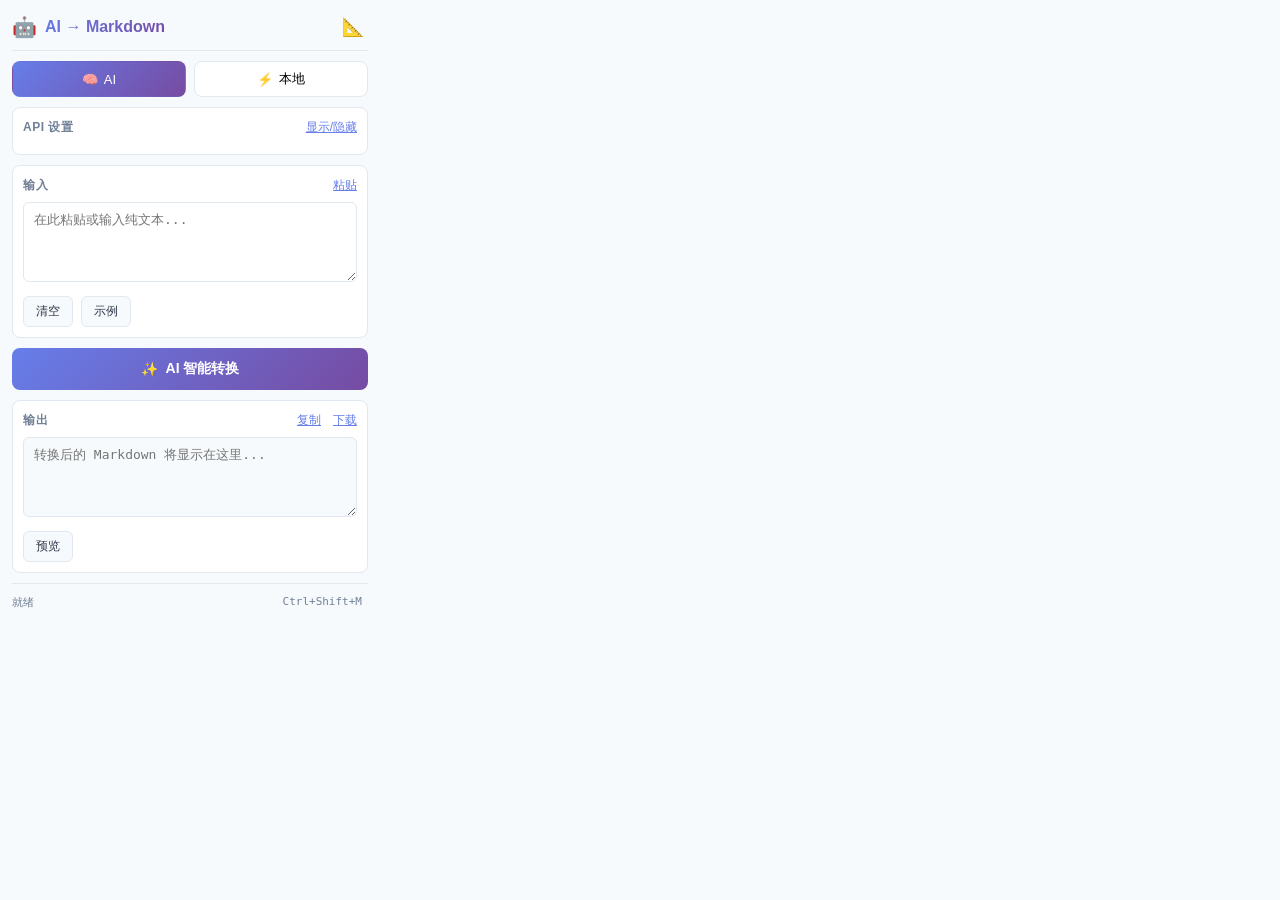
==== plaintext-to-markdown-chrome/popup.html @ f2524b76 "Add files via upload" ====
<!DOCTYPE html>
<html lang="zh-CN">
<head>
    <meta charset="UTF-8">
    <meta name="viewport" content="width=device-width, initial-scale=1.0">
    <title>AI Text to Markdown</title>
    <link rel="stylesheet" href="popup.css">
</head>
<body>
    <div class="container">
        <!-- Header -->
        <header class="header">
            <div class="logo">
                <span class="logo-icon">🤖</span>
                <span class="logo-text">AI → Markdown</span>
            </div>
            <button id="open-sidepanel" class="icon-btn" title="在侧边栏打开">
                <span>📐</span>
            </button>
        </header>

        <!-- Mode Switch -->
        <div class="mode-switch">
            <button class="mode-btn active" data-mode="ai">
                <span>🧠</span> AI
            </button>
            <button class="mode-btn" data-mode="local">
                <span>⚡</span> 本地
            </button>
        </div>

        <!-- API Settings (AI mode only) -->
        <div id="api-settings" class="section">
            <div class="section-header">
                <span>API 设置</span>
                <button id="toggle-api" class="link-btn">显示/隐藏</button>
            </div>
            <div id="api-panel" class="api-panel hidden">
                <input type="password" id="api-key" placeholder="DashScope API Key" class="input">
                <select id="ai-model" class="select">
                    <option value="qwen-turbo">Turbo (快速)</option>
                    <option value="qwen-plus" selected>Plus (平衡)</option>
                    <option value="qwen-max">Max (最强)</option>
                </select>
                <button id="test-api" class="btn-small">测试连接</button>
            </div>
        </div>

        <!-- Input Area -->
        <div class="section">
            <div class="section-header">
                <span>输入</span>
                <button id="paste-btn" class="link-btn">粘贴</button>
            </div>
            <textarea id="input-text" placeholder="在此粘贴或输入纯文本..." class="textarea"></textarea>
            <div class="toolbar">
                <button id="clear-btn" class="btn-small secondary">清空</button>
                <button id="sample-btn" class="btn-small secondary">示例</button>
            </div>
        </div>

        <!-- Convert Button -->
        <button id="convert-btn" class="btn-primary">
            <span class="btn-icon">✨</span>
            <span id="btn-text">AI 智能转换</span>
        </button>

        <!-- Loading Indicator -->
        <div id="loading" class="loading hidden">
            <div class="spinner"></div>
            <span>AI 正在分析...</span>
        </div>

        <!-- Output Area -->
        <div class="section">
            <div class="section-header">
                <span>输出</span>
                <div class="output-actions">
                    <button id="copy-btn" class="link-btn">复制</button>
                    <button id="download-btn" class="link-btn">下载</button>
                </div>
            </div>
            <textarea id="output-text" placeholder="转换后的 Markdown 将显示在这里..." class="textarea output" readonly></textarea>
            <div id="output-preview" class="preview hidden"></div>
            <div class="toolbar">
                <button id="preview-toggle" class="btn-small secondary">预览</button>
            </div>
        </div>

        <!-- Footer -->
        <footer class="footer">
            <span id="status-text">就绪</span>
            <span class="shortcuts">Ctrl+Shift+M</span>
        </footer>
    </div>

    <script src="popup.js"></script>
</body>
</html>
---- plaintext-to-markdown-chrome/popup.css ----
* {
    margin: 0;
    padding: 0;
    box-sizing: border-box;
}

:root {
    --primary: #667eea;
    --primary-dark: #5a67d8;
    --secondary: #764ba2;
    --bg: #f7fafc;
    --surface: #ffffff;
    --text: #2d3748;
    --text-secondary: #718096;
    --border: #e2e8f0;
    --success: #48bb78;
    --error: #f56565;
    --warning: #ed8936;
}

body {
    font-family: -apple-system, BlinkMacSystemFont, 'Segoe UI', Roboto, 'Helvetica Neue', Arial, sans-serif;
    font-size: 14px;
    line-height: 1.5;
    color: var(--text);
    background: var(--bg);
}

.container {
    width: 380px;
    min-height: 500px;
    max-height: 600px;
    display: flex;
    flex-direction: column;
    padding: 12px;
    gap: 10px;
}

/* Header */
.header {
    display: flex;
    align-items: center;
    justify-content: space-between;
    padding-bottom: 8px;
    border-bottom: 1px solid var(--border);
}

.logo {
    display: flex;
    align-items: center;
    gap: 8px;
}

.logo-icon {
    font-size: 20px;
}

.logo-text {
    font-size: 16px;
    font-weight: 600;
    background: linear-gradient(135deg, var(--primary), var(--secondary));
    -webkit-background-clip: text;
    -webkit-text-fill-color: transparent;
}

.icon-btn {
    background: none;
    border: none;
    cursor: pointer;
    font-size: 18px;
    padding: 4px;
    border-radius: 6px;
    transition: background 0.2s;
}

.icon-btn:hover {
    background: var(--bg);
}

/* Mode Switch */
.mode-switch {
    display: flex;
    gap: 8px;
}

.mode-btn {
    flex: 1;
    padding: 8px 12px;
    border: 1px solid var(--border);
    background: var(--surface);
    border-radius: 8px;
    cursor: pointer;
    font-size: 13px;
    display: flex;
    align-items: center;
    justify-content: center;
    gap: 6px;
    transition: all 0.2s;
}

.mode-btn:hover {
    border-color: var(--primary);
}

.mode-btn.active {
    background: linear-gradient(135deg, var(--primary), var(--secondary));
    color: white;
    border-color: transparent;
}

/* Sections */
.section {
    background: var(--surface);
    border-radius: 8px;
    padding: 10px;
    border: 1px solid var(--border);
}

.section-header {
    display: flex;
    align-items: center;
    justify-content: space-between;
    margin-bottom: 8px;
    font-size: 12px;
    font-weight: 600;
    color: var(--text-secondary);
    text-transform: uppercase;
    letter-spacing: 0.5px;
}

/* API Panel */
.api-panel {
    display: flex;
    flex-direction: column;
    gap: 8px;
}

.api-panel.hidden {
    display: none;
}

/* Inputs */
.input, .select, .textarea {
    width: 100%;
    padding: 8px 10px;
    border: 1px solid var(--border);
    border-radius: 6px;
    font-size: 13px;
    font-family: inherit;
    transition: border-color 0.2s;
}

.input:focus, .select:focus, .textarea:focus {
    outline: none;
    border-color: var(--primary);
}

.textarea {
    min-height: 80px;
    resize: vertical;
    font-family: 'Consolas', 'Monaco', monospace;
}

.textarea.output {
    background: var(--bg);
}

.select {
    cursor: pointer;
}

/* Buttons */
.btn-primary {
    width: 100%;
    padding: 12px;
    background: linear-gradient(135deg, var(--primary), var(--secondary));
    color: white;
    border: none;
    border-radius: 8px;
    font-size: 14px;
    font-weight: 600;
    cursor: pointer;
    display: flex;
    align-items: center;
    justify-content: center;
    gap: 8px;
    transition: transform 0.2s, box-shadow 0.2s;
}

.btn-primary:hover {
    transform: translateY(-1px);
    box-shadow: 0 4px 12px rgba(102, 126, 234, 0.4);
}

.btn-primary:active {
    transform: translateY(0);
}

.btn-primary:disabled {
    opacity: 0.6;
    cursor: not-allowed;
    transform: none;
}

.btn-small {
    padding: 6px 12px;
    background: var(--primary);
    color: white;
    border: none;
    border-radius: 6px;
    font-size: 12px;
    cursor: pointer;
    transition: background 0.2s;
}

.btn-small:hover {
    background: var(--primary-dark);
}

.btn-small.secondary {
    background: var(--bg);
    color: var(--text);
    border: 1px solid var(--border);
}

.btn-small.secondary:hover {
    background: var(--border);
}

.link-btn {
    background: none;
    border: none;
    color: var(--primary);
    font-size: 12px;
    cursor: pointer;
    text-decoration: underline;
}

.link-btn:hover {
    color: var(--primary-dark);
}

/* Toolbar */
.toolbar {
    display: flex;
    gap: 8px;
    margin-top: 8px;
}

.output-actions {
    display: flex;
    gap: 12px;
}

/* Loading */
.loading {
    display: flex;
    align-items: center;
    justify-content: center;
    gap: 10px;
    padding: 12px;
    background: var(--bg);
    border-radius: 8px;
    font-size: 13px;
    color: var(--text-secondary);
}

.loading.hidden {
    display: none;
}

.spinner {
    width: 16px;
    height: 16px;
    border: 2px solid var(--border);
    border-top-color: var(--primary);
    border-radius: 50%;
    animation: spin 1s linear infinite;
}

@keyframes spin {
    to { transform: rotate(360deg); }
}

/* Preview */
.preview {
    min-height: 80px;
    max-height: 150px;
    overflow-y: auto;
    padding: 10px;
    background: var(--surface);
    border: 1px solid var(--border);
    border-radius: 6px;
    font-size: 13px;
}

.preview.hidden {
    display: none;
}

.preview h1, .preview h2, .preview h3 {
    margin: 8px 0;
    line-height: 1.3;
}

.preview h1 { font-size: 18px; border-bottom: 2px solid var(--border); padding-bottom: 4px; }
.preview h2 { font-size: 16px; border-bottom: 1px solid var(--border); padding-bottom: 4px; }
.preview h3 { font-size: 14px; }

.preview p { margin: 8px 0; }
.preview ul, .preview ol { margin: 8px 0; padding-left: 20px; }
.preview li { margin: 4px 0; }
.preview code { background: var(--bg); padding: 2px 4px; border-radius: 3px; font-family: monospace; }
.preview pre { background: #1a202c; color: #e2e8f0; padding: 10px; border-radius: 6px; overflow-x: auto; }
.preview pre code { background: none; }
.preview a { color: var(--primary); }
.preview table { width: 100%; border-collapse: collapse; margin: 8px 0; }
.preview th, .preview td { border: 1px solid var(--border); padding: 6px; text-align: left; }
.preview th { background: var(--bg); }

/* Footer */
.footer {
    display: flex;
    align-items: center;
    justify-content: space-between;
    padding-top: 8px;
    border-top: 1px solid var(--border);
    font-size: 11px;
    color: var(--text-secondary);
}

.shortcuts {
    font-family: monospace;
    background: var(--bg);
    padding: 2px 6px;
    border-radius: 4px;
}

/* Scrollbar */
::-webkit-scrollbar {
    width: 6px;
    height: 6px;
}

::-webkit-scrollbar-track {
    background: transparent;
}

::-webkit-scrollbar-thumb {
    background: var(--border);
    border-radius: 3px;
}

::-webkit-scrollbar-thumb:hover {
    background: var(--text-secondary);
}

/* Utility */
.hidden {
    display: none !important;
}
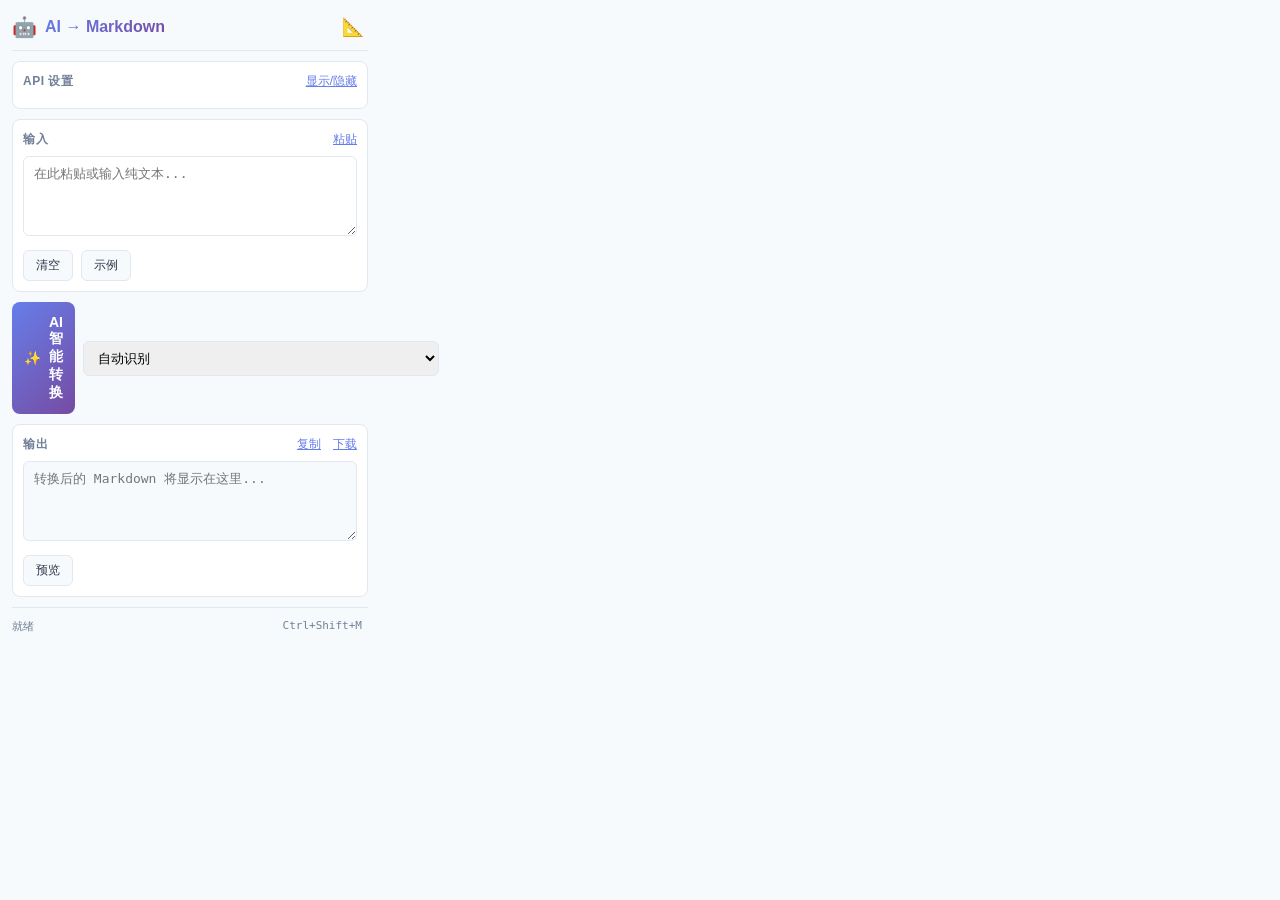
==== commit 919145ad: "@ Flatten repo: promote classifier chrome version, remove duplicate folder - Replace root plaintext-" ====
--- a/plaintext-to-markdown-chrome/popup.html
+++ b/plaintext-to-markdown-chrome/popup.html
@@ -1,99 +1,115 @@
-<!DOCTYPE html>
-<html lang="zh-CN">
-<head>
-    <meta charset="UTF-8">
-    <meta name="viewport" content="width=device-width, initial-scale=1.0">
-    <title>AI Text to Markdown</title>
-    <link rel="stylesheet" href="popup.css">
-</head>
-<body>
-    <div class="container">
-        <!-- Header -->
-        <header class="header">
-            <div class="logo">
-                <span class="logo-icon">🤖</span>
-                <span class="logo-text">AI → Markdown</span>
-            </div>
-            <button id="open-sidepanel" class="icon-btn" title="在侧边栏打开">
-                <span>📐</span>
-            </button>
-        </header>
-
-        <!-- Mode Switch -->
-        <div class="mode-switch">
-            <button class="mode-btn active" data-mode="ai">
-                <span>🧠</span> AI
-            </button>
-            <button class="mode-btn" data-mode="local">
-                <span>⚡</span> 本地
-            </button>
-        </div>
-
-        <!-- API Settings (AI mode only) -->
-        <div id="api-settings" class="section">
-            <div class="section-header">
-                <span>API 设置</span>
-                <button id="toggle-api" class="link-btn">显示/隐藏</button>
-            </div>
-            <div id="api-panel" class="api-panel hidden">
-                <input type="password" id="api-key" placeholder="DashScope API Key" class="input">
-                <select id="ai-model" class="select">
-                    <option value="qwen-turbo">Turbo (快速)</option>
-                    <option value="qwen-plus" selected>Plus (平衡)</option>
-                    <option value="qwen-max">Max (最强)</option>
-                </select>
-                <button id="test-api" class="btn-small">测试连接</button>
-            </div>
-        </div>
-
-        <!-- Input Area -->
-        <div class="section">
-            <div class="section-header">
-                <span>输入</span>
-                <button id="paste-btn" class="link-btn">粘贴</button>
-            </div>
-            <textarea id="input-text" placeholder="在此粘贴或输入纯文本..." class="textarea"></textarea>
-            <div class="toolbar">
-                <button id="clear-btn" class="btn-small secondary">清空</button>
-                <button id="sample-btn" class="btn-small secondary">示例</button>
-            </div>
-        </div>
-
-        <!-- Convert Button -->
-        <button id="convert-btn" class="btn-primary">
-            <span class="btn-icon">✨</span>
-            <span id="btn-text">AI 智能转换</span>
-        </button>
-
-        <!-- Loading Indicator -->
-        <div id="loading" class="loading hidden">
-            <div class="spinner"></div>
-            <span>AI 正在分析...</span>
-        </div>
-
-        <!-- Output Area -->
-        <div class="section">
-            <div class="section-header">
-                <span>输出</span>
-                <div class="output-actions">
-                    <button id="copy-btn" class="link-btn">复制</button>
-                    <button id="download-btn" class="link-btn">下载</button>
-                </div>
-            </div>
-            <textarea id="output-text" placeholder="转换后的 Markdown 将显示在这里..." class="textarea output" readonly></textarea>
-            <div id="output-preview" class="preview hidden"></div>
-            <div class="toolbar">
-                <button id="preview-toggle" class="btn-small secondary">预览</button>
-            </div>
-        </div>
-
-        <!-- Footer -->
-        <footer class="footer">
-            <span id="status-text">就绪</span>
-            <span class="shortcuts">Ctrl+Shift+M</span>
-        </footer>
-    </div>
-
-    <script src="popup.js"></script>
-</body>
-</html>
+<!DOCTYPE html>
+<html lang="zh-CN">
+<head>
+    <meta charset="UTF-8">
+    <meta name="viewport" content="width=device-width, initial-scale=1.0">
+    <title>AI Text to Markdown</title>
+    <link rel="stylesheet" href="popup.css">
+</head>
+<body>
+    <div class="container">
+        <!-- Header -->
+        <header class="header">
+            <div class="logo">
+                <span class="logo-icon">🤖</span>
+                <span class="logo-text">AI → Markdown</span>
+            </div>
+            <button id="open-sidepanel" class="icon-btn" title="在侧边栏打开">
+                <span>📐</span>
+            </button>
+        </header>
+
+        <!-- API Settings -->
+        <div class="section">
+            <div class="section-header">
+                <span>API 设置</span>
+                <button id="toggle-api" class="link-btn">显示/隐藏</button>
+            </div>
+            <div id="api-panel" class="api-panel hidden">
+                <input type="password" id="api-key" placeholder="DashScope API Key" class="input">
+                <div class="setting-row">
+                    <select id="ai-model" class="select">
+                        <option value="qwen-turbo">Turbo (快速)</option>
+                        <option value="qwen-plus" selected>Plus (平衡)</option>
+                        <option value="qwen-max">Max (最强)</option>
+                    </select>
+                    <select id="heading-level" class="select">
+                        <option value="1"># H1</option>
+                        <option value="2">## H2</option>
+                        <option value="3">### H3</option>
+                        <option value="4">#### H4</option>
+                    </select>
+                </div>
+                <p class="help-text">标题起始级别：输出的最高级标题</p>
+                <button id="test-api" class="btn-small">测试连接</button>
+                <div class="style-template-header">
+                    <label class="template-label">风格模板</label>
+                    <span id="style-template-counter" class="char-counter">0 / 800</span>
+                </div>
+                <textarea id="style-template" class="textarea style-template-area"
+                    placeholder="粘贴喜欢的 Markdown 样例，AI 会模仿其格式风格..."></textarea>
+                <button id="clear-style-template" class="btn-small secondary" style="align-self:flex-end">清除</button>
+            </div>
+        </div>
+
+        <!-- Input Area -->
+        <div class="section">
+            <div class="section-header">
+                <span>输入</span>
+                <button id="paste-btn" class="link-btn">粘贴</button>
+            </div>
+            <textarea id="input-text" placeholder="在此粘贴或输入纯文本..." class="textarea"></textarea>
+            <div class="toolbar">
+                <button id="clear-btn" class="btn-small secondary">清空</button>
+                <button id="sample-btn" class="btn-small secondary">示例</button>
+            </div>
+        </div>
+
+        <!-- Convert Button -->
+        <div class="convert-row">
+            <button id="convert-btn" class="btn-primary">
+                <span class="btn-icon">✨</span>
+                <span id="btn-text">AI 智能转换</span>
+            </button>
+            <select id="doc-type-override" class="select doc-type-select" title="文档类型">
+                <option value="auto">自动识别</option>
+                <option value="technical_doc">技术文档</option>
+                <option value="meeting_notes">会议记录</option>
+                <option value="code_snippet">代码片段</option>
+                <option value="data_report">数据报告</option>
+                <option value="general_prose">通用文本</option>
+            </select>
+        </div>
+
+        <!-- Loading Indicator -->
+        <div id="loading" class="loading hidden">
+            <div class="spinner"></div>
+            <span>AI 正在分析...</span>
+        </div>
+
+        <!-- Output Area -->
+        <div class="section">
+            <div class="section-header">
+                <span>输出</span>
+                <div class="output-actions">
+                    <button id="copy-btn" class="link-btn">复制</button>
+                    <button id="download-btn" class="link-btn">下载</button>
+                </div>
+            </div>
+            <textarea id="output-text" placeholder="转换后的 Markdown 将显示在这里..." class="textarea output" readonly></textarea>
+            <div id="output-preview" class="preview hidden"></div>
+            <div class="toolbar">
+                <button id="preview-toggle" class="btn-small secondary">预览</button>
+            </div>
+        </div>
+
+        <!-- Footer -->
+        <footer class="footer">
+            <span id="status-text">就绪</span>
+            <span class="shortcuts">Ctrl+Shift+M</span>
+        </footer>
+    </div>
+
+    <script src="popup.js"></script>
+</body>
+</html>
--- a/plaintext-to-markdown-chrome/popup.css
+++ b/plaintext-to-markdown-chrome/popup.css
@@ -77,37 +77,6 @@
     background: var(--bg);
 }
 
-/* Mode Switch */
-.mode-switch {
-    display: flex;
-    gap: 8px;
-}
-
-.mode-btn {
-    flex: 1;
-    padding: 8px 12px;
-    border: 1px solid var(--border);
-    background: var(--surface);
-    border-radius: 8px;
-    cursor: pointer;
-    font-size: 13px;
-    display: flex;
-    align-items: center;
-    justify-content: center;
-    gap: 6px;
-    transition: all 0.2s;
-}
-
-.mode-btn:hover {
-    border-color: var(--primary);
-}
-
-.mode-btn.active {
-    background: linear-gradient(135deg, var(--primary), var(--secondary));
-    color: white;
-    border-color: transparent;
-}
-
 /* Sections */
 .section {
     background: var(--surface);
@@ -133,6 +102,67 @@
     display: flex;
     flex-direction: column;
     gap: 8px;
+}
+
+.style-template-header {
+    display: flex;
+    align-items: center;
+    justify-content: space-between;
+    margin-top: 4px;
+}
+
+.template-label {
+    font-size: 11px;
+    font-weight: 600;
+    color: var(--text-secondary);
+    text-transform: uppercase;
+    letter-spacing: 0.5px;
+}
+
+.char-counter {
+    font-size: 11px;
+    color: var(--text-secondary);
+}
+
+.char-counter.over-limit {
+    color: var(--error);
+    font-weight: 600;
+}
+
+.style-template-area {
+    min-height: 60px;
+    max-height: 100px;
+    font-size: 12px;
+    resize: vertical;
+}
+
+.setting-row {
+    display: grid;
+    grid-template-columns: 1fr 1fr;
+    gap: 8px;
+}
+
+.convert-row {
+    display: flex;
+    align-items: center;
+    gap: 8px;
+}
+
+.convert-row .btn-primary {
+    flex: 1;
+}
+
+.doc-type-select {
+    width: 100px;
+    padding: 8px 6px;
+    font-size: 12px;
+    flex-shrink: 0;
+}
+
+.help-text {
+    font-size: 11px;
+    color: var(--text-secondary);
+    margin-top: -2px;
 }
 
 .api-panel.hidden {
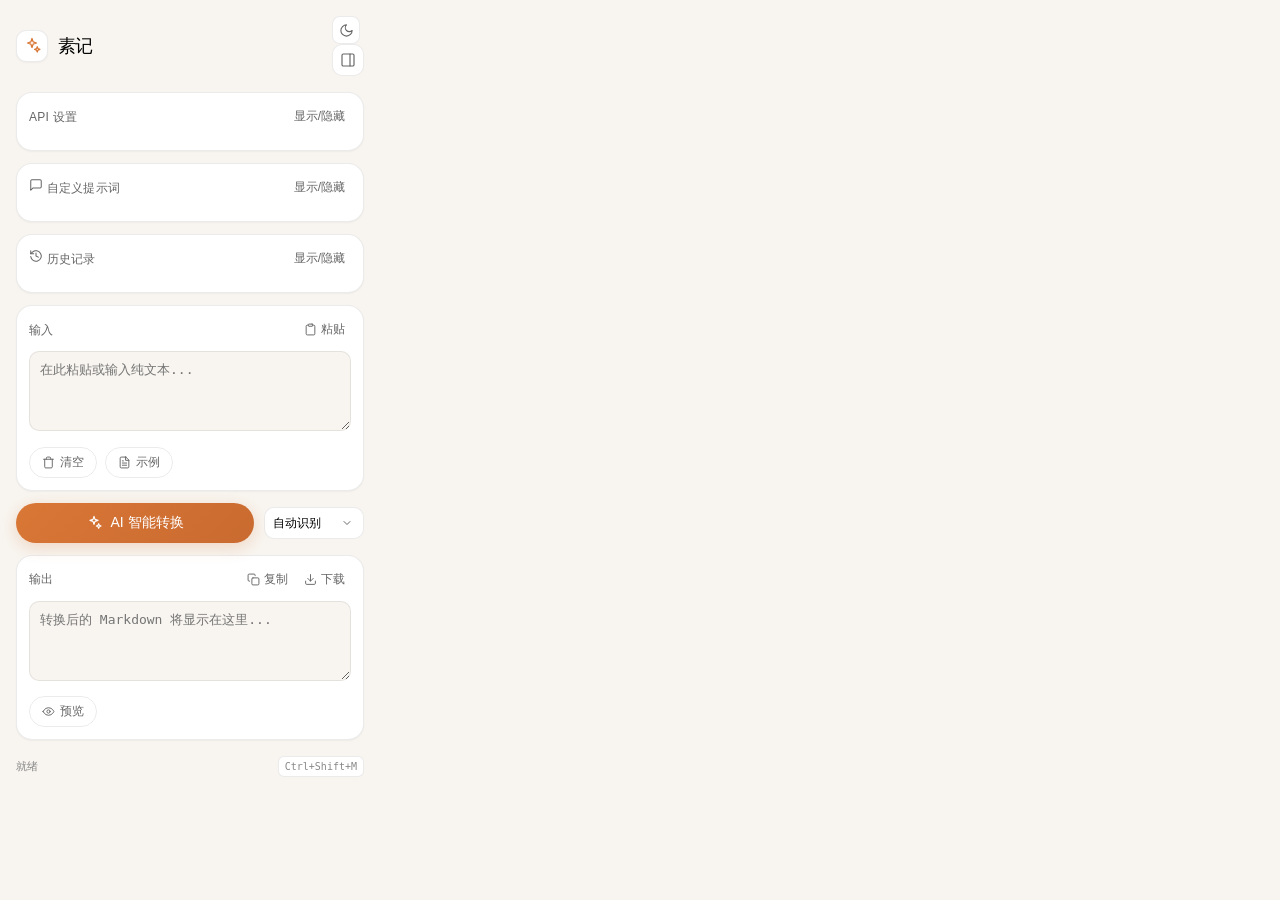
==== commit dc1b547c: "feat(chrome): more providers, shared utils, history, theme, drafts; fix xss/settings bugs - Add Groq" ====
--- a/plaintext-to-markdown-chrome/popup.html
+++ b/plaintext-to-markdown-chrome/popup.html
@@ -3,20 +3,92 @@
 <head>
     <meta charset="UTF-8">
     <meta name="viewport" content="width=device-width, initial-scale=1.0">
-    <title>AI Text to Markdown</title>
+    <title>素记</title>
     <link rel="stylesheet" href="popup.css">
 </head>
 <body>
+    <!-- Icon sprite -->
+    <svg width="0" height="0" style="position:absolute;" aria-hidden="true">
+        <defs>
+            <symbol id="icon-sparkle" viewBox="0 0 24 24" fill="none" stroke="currentColor" stroke-width="1.75" stroke-linecap="round" stroke-linejoin="round">
+                <path d="M12 2l1.5 4.5L18 8l-4.5 1.5L12 14l-1.5-4.5L6 8l4.5-1.5L12 2z"/>
+                <path d="M19 13l1 2.5 2.5 1-2.5 1-1 2.5-1-2.5-2.5-1 2.5-1 1-2.5z"/>
+            </symbol>
+            <symbol id="icon-panel" viewBox="0 0 24 24" fill="none" stroke="currentColor" stroke-width="1.75" stroke-linecap="round" stroke-linejoin="round">
+                <rect x="3" y="3" width="18" height="18" rx="2"/>
+                <path d="M15 3v18"/>
+            </symbol>
+            <symbol id="icon-sun" viewBox="0 0 24 24" fill="none" stroke="currentColor" stroke-width="1.75" stroke-linecap="round" stroke-linejoin="round">
+                <circle cx="12" cy="12" r="4"/>
+                <path d="M12 2v2"/>
+                <path d="M12 20v2"/>
+                <path d="M4.93 4.93l1.41 1.41"/>
+                <path d="M17.66 17.66l1.41 1.41"/>
+                <path d="M2 12h2"/>
+                <path d="M20 12h2"/>
+                <path d="M6.34 17.66l-1.41 1.41"/>
+                <path d="M19.07 4.93l-1.41 1.41"/>
+            </symbol>
+            <symbol id="icon-moon" viewBox="0 0 24 24" fill="none" stroke="currentColor" stroke-width="1.75" stroke-linecap="round" stroke-linejoin="round">
+                <path d="M12 3a6 6 0 0 0 9 9 9 9 0 1 1-9-9Z"/>
+            </symbol>
+            <symbol id="icon-history" viewBox="0 0 24 24" fill="none" stroke="currentColor" stroke-width="1.75" stroke-linecap="round" stroke-linejoin="round">
+                <path d="M3 3v5h5"/>
+                <path d="M3.05 13A9 9 0 1 0 6 5.3L3 8"/>
+                <path d="M12 7v5l4 2"/>
+            </symbol>
+            <symbol id="icon-prompt" viewBox="0 0 24 24" fill="none" stroke="currentColor" stroke-width="1.75" stroke-linecap="round" stroke-linejoin="round">
+                <path d="M21 15a2 2 0 0 1-2 2H7l-4 4V5a2 2 0 0 1 2-2h14a2 2 0 0 1 2 2z"/>
+            </symbol>
+            <symbol id="icon-paste" viewBox="0 0 24 24" fill="none" stroke="currentColor" stroke-width="1.75" stroke-linecap="round" stroke-linejoin="round">
+                <path d="M15 2H9a1 1 0 0 0-1 1v2a1 1 0 0 0 1 1h6a1 1 0 0 0 1-1V3a1 1 0 0 0-1-1Z"/>
+                <path d="M8 4H6a2 2 0 0 0-2 2v14a2 2 0 0 0 2 2h12a2 2 0 0 0 2-2V6a2 2 0 0 0-2-2h-2"/>
+            </symbol>
+            <symbol id="icon-trash" viewBox="0 0 24 24" fill="none" stroke="currentColor" stroke-width="1.75" stroke-linecap="round" stroke-linejoin="round">
+                <path d="M3 6h18"/>
+                <path d="M19 6v14a2 2 0 0 1-2 2H7a2 2 0 0 1-2-2V6"/>
+                <path d="M8 6V4a2 2 0 0 1 2-2h4a2 2 0 0 1 2 2v2"/>
+            </symbol>
+            <symbol id="icon-file" viewBox="0 0 24 24" fill="none" stroke="currentColor" stroke-width="1.75" stroke-linecap="round" stroke-linejoin="round">
+                <path d="M14.5 2H6a2 2 0 0 0-2 2v16a2 2 0 0 0 2 2h12a2 2 0 0 0 2-2V7.5L14.5 2z"/>
+                <polyline points="14 2 14 8 20 8"/>
+                <line x1="16" y1="13" x2="8" y2="13"/>
+                <line x1="16" y1="17" x2="8" y2="17"/>
+                <line x1="10" y1="9" x2="8" y2="9"/>
+            </symbol>
+            <symbol id="icon-copy" viewBox="0 0 24 24" fill="none" stroke="currentColor" stroke-width="1.75" stroke-linecap="round" stroke-linejoin="round">
+                <rect x="9" y="9" width="13" height="13" rx="2" ry="2"/>
+                <path d="M5 15H4a2 2 0 0 1-2-2V4a2 2 0 0 1 2-2h9a2 2 0 0 1 2 2v1"/>
+            </symbol>
+            <symbol id="icon-download" viewBox="0 0 24 24" fill="none" stroke="currentColor" stroke-width="1.75" stroke-linecap="round" stroke-linejoin="round">
+                <path d="M21 15v4a2 2 0 0 1-2 2H5a2 2 0 0 1-2-2v-4"/>
+                <polyline points="7 10 12 15 17 10"/>
+                <line x1="12" y1="15" x2="12" y2="3"/>
+            </symbol>
+            <symbol id="icon-eye" viewBox="0 0 24 24" fill="none" stroke="currentColor" stroke-width="1.75" stroke-linecap="round" stroke-linejoin="round">
+                <path d="M2 12s3-7 10-7 10 7 10 7-3 7-10 7-10-7-10-7Z"/>
+                <circle cx="12" cy="12" r="3"/>
+            </symbol>
+        </defs>
+    </svg>
+
     <div class="container">
         <!-- Header -->
         <header class="header">
             <div class="logo">
-                <span class="logo-icon">🤖</span>
-                <span class="logo-text">AI → Markdown</span>
-            </div>
-            <button id="open-sidepanel" class="icon-btn" title="在侧边栏打开">
-                <span>📐</span>
-            </button>
+                <span class="logo-icon">
+                    <svg class="icon icon-lg" aria-hidden="true"><use href="#icon-sparkle"/></svg>
+                </span>
+                <span class="logo-text">素记</span>
+            </div>
+            <div class="header-actions">
+                <button id="theme-toggle" class="theme-toggle" title="切换深色模式" aria-label="切换深色模式">
+                    <svg class="icon" aria-hidden="true"><use href="#icon-moon"/></svg>
+                </button>
+                <button id="open-sidepanel" class="icon-btn" title="在侧边栏打开" aria-label="在侧边栏打开">
+                    <svg class="icon" aria-hidden="true"><use href="#icon-panel"/></svg>
+                </button>
+            </div>
         </header>
 
         <!-- API Settings -->
@@ -26,13 +98,11 @@
                 <button id="toggle-api" class="link-btn">显示/隐藏</button>
             </div>
             <div id="api-panel" class="api-panel hidden">
-                <input type="password" id="api-key" placeholder="DashScope API Key" class="input">
+                <select id="ai-provider" class="select"></select>
+                <input type="password" id="api-key" placeholder="API Key" class="input">
+                <p class="help-text"><a id="api-key-link" href="#" target="_blank">获取 API Key</a></p>
                 <div class="setting-row">
-                    <select id="ai-model" class="select">
-                        <option value="qwen-turbo">Turbo (快速)</option>
-                        <option value="qwen-plus" selected>Plus (平衡)</option>
-                        <option value="qwen-max">Max (最强)</option>
-                    </select>
+                    <select id="ai-model" class="select"></select>
                     <select id="heading-level" class="select">
                         <option value="1"># H1</option>
                         <option value="2">## H2</option>
@@ -41,6 +111,12 @@
                     </select>
                 </div>
                 <p class="help-text">标题起始级别：输出的最高级标题</p>
+
+                <div class="switch-row">
+                    <span>转换完成自动复制</span>
+                    <input type="checkbox" id="auto-copy" class="switch">
+                </div>
+
                 <button id="test-api" class="btn-small">测试连接</button>
                 <div class="style-template-header">
                     <label class="template-label">风格模板</label>
@@ -52,23 +128,71 @@
             </div>
         </div>
 
+        <!-- Custom Prompts -->
+        <div class="section">
+            <div class="section-header">
+                <span>
+                    <svg class="icon" aria-hidden="true"><use href="#icon-prompt"/></svg>
+                    自定义提示词
+                </span>
+                <button id="toggle-prompts" class="link-btn">显示/隐藏</button>
+            </div>
+            <div id="prompts-panel" class="api-panel hidden">
+                <select id="prompt-doc-type" class="select prompt-type-select"></select>
+                <div class="prompt-editor">
+                    <label>系统角色</label>
+                    <textarea id="custom-system" class="textarea" placeholder="你是专业的 Markdown 格式化专家..."></textarea>
+                    <span class="hint">可用占位符：{HEADING_INSTRUCTION}、{TEXT}</span>
+                    <label>转换模板</label>
+                    <textarea id="custom-template" class="textarea" placeholder="将以下文本转换为 Markdown..."></textarea>
+                </div>
+                <div class="toolbar">
+                    <button id="save-prompt" class="btn-small">保存</button>
+                    <button id="reset-prompt" class="btn-small secondary">重置默认</button>
+                </div>
+            </div>
+        </div>
+
+        <!-- History -->
+        <div class="section">
+            <div class="section-header">
+                <span>
+                    <svg class="icon" aria-hidden="true"><use href="#icon-history"/></svg>
+                    历史记录
+                </span>
+                <button id="toggle-history" class="link-btn">显示/隐藏</button>
+            </div>
+            <div id="history-panel" class="history-panel hidden">
+                <div class="history-empty">暂无历史记录</div>
+            </div>
+        </div>
+
         <!-- Input Area -->
         <div class="section">
             <div class="section-header">
                 <span>输入</span>
-                <button id="paste-btn" class="link-btn">粘贴</button>
+                <button id="paste-btn" class="link-btn">
+                    <svg class="icon" aria-hidden="true"><use href="#icon-paste"/></svg>
+                    粘贴
+                </button>
             </div>
             <textarea id="input-text" placeholder="在此粘贴或输入纯文本..." class="textarea"></textarea>
             <div class="toolbar">
-                <button id="clear-btn" class="btn-small secondary">清空</button>
-                <button id="sample-btn" class="btn-small secondary">示例</button>
+                <button id="clear-btn" class="btn-small secondary">
+                    <svg class="icon" aria-hidden="true"><use href="#icon-trash"/></svg>
+                    清空
+                </button>
+                <button id="sample-btn" class="btn-small secondary">
+                    <svg class="icon" aria-hidden="true"><use href="#icon-file"/></svg>
+                    示例
+                </button>
             </div>
         </div>
 
         <!-- Convert Button -->
         <div class="convert-row">
             <button id="convert-btn" class="btn-primary">
-                <span class="btn-icon">✨</span>
+                <svg class="icon btn-icon-svg" aria-hidden="true"><use href="#icon-sparkle"/></svg>
                 <span id="btn-text">AI 智能转换</span>
             </button>
             <select id="doc-type-override" class="select doc-type-select" title="文档类型">
@@ -92,14 +216,23 @@
             <div class="section-header">
                 <span>输出</span>
                 <div class="output-actions">
-                    <button id="copy-btn" class="link-btn">复制</button>
-                    <button id="download-btn" class="link-btn">下载</button>
+                    <button id="copy-btn" class="link-btn">
+                        <svg class="icon" aria-hidden="true"><use href="#icon-copy"/></svg>
+                        复制
+                    </button>
+                    <button id="download-btn" class="link-btn">
+                        <svg class="icon" aria-hidden="true"><use href="#icon-download"/></svg>
+                        下载
+                    </button>
                 </div>
             </div>
             <textarea id="output-text" placeholder="转换后的 Markdown 将显示在这里..." class="textarea output" readonly></textarea>
             <div id="output-preview" class="preview hidden"></div>
             <div class="toolbar">
-                <button id="preview-toggle" class="btn-small secondary">预览</button>
+                <button id="preview-toggle" class="btn-small secondary">
+                    <svg class="icon" aria-hidden="true"><use href="#icon-eye"/></svg>
+                    预览
+                </button>
             </div>
         </div>
 
@@ -110,6 +243,7 @@
         </footer>
     </div>
 
+    <script src="utils.js"></script>
     <script src="popup.js"></script>
 </body>
 </html>
--- a/plaintext-to-markdown-chrome/popup.css
+++ b/plaintext-to-markdown-chrome/popup.css
@@ -1,391 +1,743 @@
-* {
-    margin: 0;
-    padding: 0;
-    box-sizing: border-box;
-}
-
-:root {
-    --primary: #667eea;
-    --primary-dark: #5a67d8;
-    --secondary: #764ba2;
-    --bg: #f7fafc;
-    --surface: #ffffff;
-    --text: #2d3748;
-    --text-secondary: #718096;
-    --border: #e2e8f0;
-    --success: #48bb78;
-    --error: #f56565;
-    --warning: #ed8936;
-}
-
-body {
-    font-family: -apple-system, BlinkMacSystemFont, 'Segoe UI', Roboto, 'Helvetica Neue', Arial, sans-serif;
-    font-size: 14px;
-    line-height: 1.5;
-    color: var(--text);
-    background: var(--bg);
-}
-
-.container {
-    width: 380px;
-    min-height: 500px;
-    max-height: 600px;
-    display: flex;
-    flex-direction: column;
-    padding: 12px;
-    gap: 10px;
-}
-
-/* Header */
-.header {
-    display: flex;
-    align-items: center;
-    justify-content: space-between;
-    padding-bottom: 8px;
-    border-bottom: 1px solid var(--border);
-}
-
-.logo {
-    display: flex;
-    align-items: center;
-    gap: 8px;
-}
-
-.logo-icon {
-    font-size: 20px;
-}
-
-.logo-text {
-    font-size: 16px;
-    font-weight: 600;
-    background: linear-gradient(135deg, var(--primary), var(--secondary));
-    -webkit-background-clip: text;
-    -webkit-text-fill-color: transparent;
-}
-
-.icon-btn {
-    background: none;
-    border: none;
-    cursor: pointer;
-    font-size: 18px;
-    padding: 4px;
-    border-radius: 6px;
-    transition: background 0.2s;
-}
-
-.icon-btn:hover {
-    background: var(--bg);
-}
-
-/* Sections */
-.section {
-    background: var(--surface);
-    border-radius: 8px;
-    padding: 10px;
-    border: 1px solid var(--border);
-}
-
-.section-header {
-    display: flex;
-    align-items: center;
-    justify-content: space-between;
-    margin-bottom: 8px;
-    font-size: 12px;
-    font-weight: 600;
-    color: var(--text-secondary);
-    text-transform: uppercase;
-    letter-spacing: 0.5px;
-}
-
-/* API Panel */
-.api-panel {
-    display: flex;
-    flex-direction: column;
-    gap: 8px;
-}
-
-.style-template-header {
-    display: flex;
-    align-items: center;
-    justify-content: space-between;
-    margin-top: 4px;
-}
-
-.template-label {
-    font-size: 11px;
-    font-weight: 600;
-    color: var(--text-secondary);
-    text-transform: uppercase;
-    letter-spacing: 0.5px;
-}
-
-.char-counter {
-    font-size: 11px;
-    color: var(--text-secondary);
-}
-
-.char-counter.over-limit {
-    color: var(--error);
-    font-weight: 600;
-}
-
-.style-template-area {
-    min-height: 60px;
-    max-height: 100px;
-    font-size: 12px;
-    resize: vertical;
-}
-
-.setting-row {
-    display: grid;
-    grid-template-columns: 1fr 1fr;
-    gap: 8px;
-}
-
-.convert-row {
-    display: flex;
-    align-items: center;
-    gap: 8px;
-}
-
-.convert-row .btn-primary {
-    flex: 1;
-}
-
-.doc-type-select {
-    width: 100px;
-    padding: 8px 6px;
-    font-size: 12px;
-    flex-shrink: 0;
-}
-
-.help-text {
-    font-size: 11px;
-    color: var(--text-secondary);
-    margin-top: -2px;
-}
-
-.api-panel.hidden {
-    display: none;
-}
-
-/* Inputs */
-.input, .select, .textarea {
-    width: 100%;
-    padding: 8px 10px;
-    border: 1px solid var(--border);
-    border-radius: 6px;
-    font-size: 13px;
-    font-family: inherit;
-    transition: border-color 0.2s;
-}
-
-.input:focus, .select:focus, .textarea:focus {
-    outline: none;
-    border-color: var(--primary);
-}
-
-.textarea {
-    min-height: 80px;
-    resize: vertical;
-    font-family: 'Consolas', 'Monaco', monospace;
-}
-
-.textarea.output {
-    background: var(--bg);
-}
-
-.select {
-    cursor: pointer;
-}
-
-/* Buttons */
-.btn-primary {
-    width: 100%;
-    padding: 12px;
-    background: linear-gradient(135deg, var(--primary), var(--secondary));
-    color: white;
-    border: none;
-    border-radius: 8px;
-    font-size: 14px;
-    font-weight: 600;
-    cursor: pointer;
-    display: flex;
-    align-items: center;
-    justify-content: center;
-    gap: 8px;
-    transition: transform 0.2s, box-shadow 0.2s;
-}
-
-.btn-primary:hover {
-    transform: translateY(-1px);
-    box-shadow: 0 4px 12px rgba(102, 126, 234, 0.4);
-}
-
-.btn-primary:active {
-    transform: translateY(0);
-}
-
-.btn-primary:disabled {
-    opacity: 0.6;
-    cursor: not-allowed;
-    transform: none;
-}
-
-.btn-small {
-    padding: 6px 12px;
-    background: var(--primary);
-    color: white;
-    border: none;
-    border-radius: 6px;
-    font-size: 12px;
-    cursor: pointer;
-    transition: background 0.2s;
-}
-
-.btn-small:hover {
-    background: var(--primary-dark);
-}
-
-.btn-small.secondary {
-    background: var(--bg);
-    color: var(--text);
-    border: 1px solid var(--border);
-}
-
-.btn-small.secondary:hover {
-    background: var(--border);
-}
-
-.link-btn {
-    background: none;
-    border: none;
-    color: var(--primary);
-    font-size: 12px;
-    cursor: pointer;
-    text-decoration: underline;
-}
-
-.link-btn:hover {
-    color: var(--primary-dark);
-}
-
-/* Toolbar */
-.toolbar {
-    display: flex;
-    gap: 8px;
-    margin-top: 8px;
-}
-
-.output-actions {
-    display: flex;
-    gap: 12px;
-}
-
-/* Loading */
-.loading {
-    display: flex;
-    align-items: center;
-    justify-content: center;
-    gap: 10px;
-    padding: 12px;
-    background: var(--bg);
-    border-radius: 8px;
-    font-size: 13px;
-    color: var(--text-secondary);
-}
-
-.loading.hidden {
-    display: none;
-}
-
-.spinner {
-    width: 16px;
-    height: 16px;
-    border: 2px solid var(--border);
-    border-top-color: var(--primary);
-    border-radius: 50%;
-    animation: spin 1s linear infinite;
-}
-
-@keyframes spin {
-    to { transform: rotate(360deg); }
-}
-
-/* Preview */
-.preview {
-    min-height: 80px;
-    max-height: 150px;
-    overflow-y: auto;
-    padding: 10px;
-    background: var(--surface);
-    border: 1px solid var(--border);
-    border-radius: 6px;
-    font-size: 13px;
-}
-
-.preview.hidden {
-    display: none;
-}
-
-.preview h1, .preview h2, .preview h3 {
-    margin: 8px 0;
-    line-height: 1.3;
-}
-
-.preview h1 { font-size: 18px; border-bottom: 2px solid var(--border); padding-bottom: 4px; }
-.preview h2 { font-size: 16px; border-bottom: 1px solid var(--border); padding-bottom: 4px; }
-.preview h3 { font-size: 14px; }
-
-.preview p { margin: 8px 0; }
-.preview ul, .preview ol { margin: 8px 0; padding-left: 20px; }
-.preview li { margin: 4px 0; }
-.preview code { background: var(--bg); padding: 2px 4px; border-radius: 3px; font-family: monospace; }
-.preview pre { background: #1a202c; color: #e2e8f0; padding: 10px; border-radius: 6px; overflow-x: auto; }
-.preview pre code { background: none; }
-.preview a { color: var(--primary); }
-.preview table { width: 100%; border-collapse: collapse; margin: 8px 0; }
-.preview th, .preview td { border: 1px solid var(--border); padding: 6px; text-align: left; }
-.preview th { background: var(--bg); }
-
-/* Footer */
-.footer {
-    display: flex;
-    align-items: center;
-    justify-content: space-between;
-    padding-top: 8px;
-    border-top: 1px solid var(--border);
-    font-size: 11px;
-    color: var(--text-secondary);
-}
-
-.shortcuts {
-    font-family: monospace;
-    background: var(--bg);
-    padding: 2px 6px;
-    border-radius: 4px;
-}
-
-/* Scrollbar */
-::-webkit-scrollbar {
-    width: 6px;
-    height: 6px;
-}
-
-::-webkit-scrollbar-track {
-    background: transparent;
-}
-
-::-webkit-scrollbar-thumb {
-    background: var(--border);
-    border-radius: 3px;
-}
-
-::-webkit-scrollbar-thumb:hover {
-    background: var(--text-secondary);
-}
-
-/* Utility */
-.hidden {
-    display: none !important;
-}
+* {
+    margin: 0;
+    padding: 0;
+    box-sizing: border-box;
+}
+
+:root {
+    --bg: #f8f5f0;
+    --surface: #ffffff;
+    --text: #000000;
+    --text-secondary: #666666;
+    --text-muted: #888888;
+    --border: rgba(0, 0, 0, 0.08);
+    --border-strong: rgba(0, 0, 0, 0.12);
+    --accent: #d97736;
+    --accent-hover: #c46a2e;
+    --accent-soft: rgba(217, 119, 54, 0.08);
+    --success: #2d7d46;
+    --error: #c53030;
+    --warning: #b7791f;
+    --radius: 12px;
+    --radius-lg: 16px;
+    --radius-pill: 9999px;
+    --shadow-sm: 0 1px 2px rgba(0, 0, 0, 0.04);
+    --shadow: 0 4px 20px rgba(0, 0, 0, 0.06);
+    --shadow-accent: 0 4px 16px rgba(217, 119, 54, 0.25);
+    --font-sans: -apple-system, BlinkMacSystemFont, 'Segoe UI', 'PingFang SC', 'Microsoft YaHei', sans-serif;
+    --font-serif: 'Georgia', 'Times New Roman', 'Noto Serif SC', serif;
+}
+
+body {
+    font-family: var(--font-sans);
+    font-size: 13px;
+    line-height: 1.5;
+    color: var(--text);
+    background: var(--bg);
+    -webkit-font-smoothing: antialiased;
+    -moz-osx-font-smoothing: grayscale;
+}
+
+.container {
+    width: 380px;
+    min-height: 520px;
+    max-height: 620px;
+    display: flex;
+    flex-direction: column;
+    padding: 16px;
+    gap: 12px;
+}
+
+/* Header */
+.header {
+    display: flex;
+    align-items: center;
+    justify-content: space-between;
+    padding-bottom: 4px;
+}
+
+.logo {
+    display: flex;
+    align-items: center;
+    gap: 10px;
+}
+
+.logo-icon {
+    width: 32px;
+    height: 32px;
+    display: flex;
+    align-items: center;
+    justify-content: center;
+    color: var(--accent);
+    background: var(--surface);
+    border: 1px solid var(--border);
+    border-radius: 10px;
+    box-shadow: var(--shadow-sm);
+}
+
+.logo-text {
+    font-family: var(--font-serif);
+    font-size: 18px;
+    font-weight: 500;
+    letter-spacing: -0.03em;
+    color: var(--text);
+}
+
+.icon-btn {
+    background: var(--surface);
+    border: 1px solid var(--border);
+    cursor: pointer;
+    width: 32px;
+    height: 32px;
+    border-radius: 10px;
+    display: flex;
+    align-items: center;
+    justify-content: center;
+    transition: all 0.2s ease;
+    color: var(--text-secondary);
+}
+
+.icon-btn:hover {
+    border-color: var(--border-strong);
+    background: var(--bg);
+    color: var(--text);
+}
+
+.icon-btn .icon {
+    width: 16px;
+    height: 16px;
+}
+
+/* Sections */
+.section {
+    background: var(--surface);
+    border-radius: var(--radius-lg);
+    padding: 12px;
+    border: 1px solid var(--border);
+    box-shadow: var(--shadow-sm);
+}
+
+.section-header {
+    display: flex;
+    align-items: center;
+    justify-content: space-between;
+    margin-bottom: 10px;
+    font-size: 12px;
+    font-weight: 500;
+    color: var(--text-secondary);
+    letter-spacing: 0.02em;
+}
+
+/* API Panel */
+.api-panel {
+    display: flex;
+    flex-direction: column;
+    gap: 10px;
+}
+
+.style-template-header {
+    display: flex;
+    align-items: center;
+    justify-content: space-between;
+    margin-top: 2px;
+}
+
+.template-label {
+    font-size: 11px;
+    font-weight: 500;
+    color: var(--text-secondary);
+    letter-spacing: 0.02em;
+}
+
+.char-counter {
+    font-size: 11px;
+    color: var(--text-muted);
+    font-variant-numeric: tabular-nums;
+}
+
+.char-counter.over-limit {
+    color: var(--error);
+    font-weight: 500;
+}
+
+.style-template-area {
+    min-height: 60px;
+    max-height: 100px;
+    font-size: 12px;
+    resize: vertical;
+    background: var(--bg);
+}
+
+.setting-row {
+    display: grid;
+    grid-template-columns: 1fr 1fr;
+    gap: 8px;
+}
+
+.convert-row {
+    display: flex;
+    align-items: center;
+    gap: 10px;
+}
+
+.convert-row .btn-primary {
+    flex: 1;
+}
+
+.select.doc-type-select {
+    width: 100px;
+    padding: 8px 8px;
+    font-size: 12px;
+    flex-shrink: 0;
+}
+
+.help-text {
+    font-size: 11px;
+    color: var(--text-muted);
+    margin-top: -4px;
+}
+
+.help-text a {
+    color: var(--accent);
+    text-decoration: none;
+    border-bottom: 1px solid transparent;
+    transition: border-color 0.2s ease;
+}
+
+.help-text a:hover {
+    border-bottom-color: var(--accent);
+}
+
+.api-panel.hidden {
+    display: none;
+}
+
+/* Icons */
+.icon {
+    width: 14px;
+    height: 14px;
+    flex-shrink: 0;
+    color: currentColor;
+}
+
+.icon-lg {
+    width: 18px;
+    height: 18px;
+}
+
+/* Inputs */
+.input, .select, .textarea {
+    width: 100%;
+    padding: 8px 10px;
+    border: 1px solid var(--border);
+    border-radius: 10px;
+    font-size: 13px;
+    font-family: inherit;
+    color: var(--text);
+    background: var(--surface);
+    transition: border-color 0.2s ease, box-shadow 0.2s ease;
+    outline: none;
+}
+
+.input:focus, .select:focus, .textarea:focus {
+    border-color: var(--accent);
+    box-shadow: 0 0 0 3px rgba(217, 119, 54, 0.12);
+}
+
+.textarea {
+    min-height: 80px;
+    resize: vertical;
+    font-family: 'SF Mono', 'Consolas', 'Monaco', monospace;
+    background: var(--bg);
+    line-height: 1.6;
+}
+
+.textarea.output {
+    background: var(--bg);
+}
+
+.select {
+    cursor: pointer;
+    appearance: none;
+    background-image: url("data:image/svg+xml,%3Csvg xmlns='http://www.w3.org/2000/svg' width='12' height='12' viewBox='0 0 24 24' fill='none' stroke='%23666666' stroke-width='2' stroke-linecap='round' stroke-linejoin='round'%3E%3Cpath d='m6 9 6 6 6-6'/%3E%3C/svg%3E");
+    background-repeat: no-repeat;
+    background-position: right 10px center;
+    padding-right: 28px;
+}
+
+/* Buttons */
+.btn-primary {
+    width: 100%;
+    padding: 11px 18px;
+    background: linear-gradient(135deg, var(--accent) 0%, #c96a30 100%);
+    color: #ffffff;
+    border: none;
+    border-radius: var(--radius-pill);
+    font-size: 14px;
+    font-weight: 500;
+    cursor: pointer;
+    display: flex;
+    align-items: center;
+    justify-content: center;
+    gap: 8px;
+    white-space: nowrap;
+    transition: transform 0.2s ease, box-shadow 0.2s ease, filter 0.2s ease;
+    box-shadow: var(--shadow-accent);
+    position: relative;
+    overflow: hidden;
+}
+
+.btn-primary::after {
+    content: '';
+    position: absolute;
+    inset: 0;
+    background: linear-gradient(90deg, transparent, rgba(255,255,255,0.18), transparent);
+    transform: translateX(-100%);
+    transition: transform 0s;
+}
+
+.btn-primary:hover {
+    transform: translateY(-1px);
+    box-shadow: 0 8px 24px rgba(217, 119, 54, 0.35);
+    filter: brightness(1.03);
+}
+
+.btn-primary:hover::after {
+    transform: translateX(100%);
+    transition: transform 0.6s ease;
+}
+
+.btn-primary:active {
+    transform: translateY(0);
+    filter: brightness(0.98);
+}
+
+.btn-primary:disabled {
+    opacity: 0.55;
+    cursor: not-allowed;
+    transform: none;
+    box-shadow: none;
+}
+
+.btn-primary .btn-icon-svg {
+    width: 16px;
+    height: 16px;
+    transition: transform 0.3s ease;
+}
+
+.btn-primary:hover .btn-icon-svg {
+    transform: rotate(12deg) scale(1.08);
+}
+
+.btn-small {
+    padding: 6px 12px;
+    background: var(--surface);
+    color: var(--text);
+    border: 1px solid var(--border-strong);
+    border-radius: var(--radius-pill);
+    font-size: 12px;
+    font-weight: 500;
+    cursor: pointer;
+    display: inline-flex;
+    align-items: center;
+    gap: 5px;
+    transition: all 0.2s ease;
+}
+
+.btn-small:hover {
+    background: var(--text);
+    color: var(--bg);
+    border-color: var(--text);
+}
+
+.btn-small.secondary {
+    background: transparent;
+    color: var(--text-secondary);
+    border-color: var(--border);
+}
+
+.btn-small.secondary:hover {
+    background: var(--text);
+    color: var(--bg);
+    border-color: var(--text);
+}
+
+.btn-small .icon {
+    width: 13px;
+    height: 13px;
+}
+
+.link-btn {
+    background: none;
+    border: none;
+    color: var(--text-secondary);
+    font-size: 12px;
+    font-weight: 500;
+    cursor: pointer;
+    text-decoration: none;
+    padding: 3px 6px;
+    border-radius: 6px;
+    display: inline-flex;
+    align-items: center;
+    gap: 4px;
+    transition: color 0.2s ease, background 0.2s ease;
+}
+
+.link-btn:hover {
+    color: var(--accent);
+    background: var(--accent-soft);
+}
+
+.link-btn .icon {
+    width: 13px;
+    height: 13px;
+}
+
+/* Toolbar */
+.toolbar {
+    display: flex;
+    gap: 8px;
+    margin-top: 10px;
+}
+
+.output-actions {
+    display: flex;
+    gap: 4px;
+}
+
+/* Loading */
+.loading {
+    display: flex;
+    align-items: center;
+    justify-content: center;
+    gap: 10px;
+    padding: 12px;
+    background: var(--surface);
+    border-radius: var(--radius);
+    font-size: 13px;
+    color: var(--text-secondary);
+    border: 1px solid var(--border);
+}
+
+.loading.hidden {
+    display: none;
+}
+
+.spinner {
+    width: 16px;
+    height: 16px;
+    border: 2px solid var(--border);
+    border-top-color: var(--accent);
+    border-radius: 50%;
+    animation: spin 0.8s linear infinite;
+}
+
+@keyframes spin {
+    to { transform: rotate(360deg); }
+}
+
+/* Preview */
+.preview {
+    min-height: 80px;
+    max-height: 150px;
+    overflow-y: auto;
+    padding: 12px;
+    background: var(--bg);
+    border: 1px solid var(--border);
+    border-radius: 10px;
+    font-size: 13px;
+    line-height: 1.6;
+}
+
+.preview.hidden {
+    display: none;
+}
+
+.preview h1, .preview h2, .preview h3 {
+    margin: 10px 0 6px;
+    line-height: 1.3;
+    font-family: var(--font-serif);
+    font-weight: 500;
+}
+
+.preview h1 { font-size: 18px; border-bottom: 1px solid var(--border); padding-bottom: 4px; }
+.preview h2 { font-size: 16px; border-bottom: 1px solid var(--border); padding-bottom: 4px; }
+.preview h3 { font-size: 14px; }
+
+.preview p { margin: 8px 0; }
+.preview ul, .preview ol { margin: 8px 0; padding-left: 20px; }
+.preview li { margin: 4px 0; }
+.preview code { background: var(--surface); padding: 2px 5px; border-radius: 5px; font-family: 'SF Mono', monospace; font-size: 0.9em; border: 1px solid var(--border); }
+.preview pre { background: #1c1917; color: #f5f5f4; padding: 12px; border-radius: 10px; overflow-x: auto; margin: 10px 0; }
+.preview pre code { background: none; border: none; padding: 0; }
+.preview a { color: var(--accent); text-decoration: none; }
+.preview a:hover { text-decoration: underline; }
+.preview table { width: 100%; border-collapse: collapse; margin: 10px 0; font-size: 12px; }
+.preview th, .preview td { border: 1px solid var(--border); padding: 6px 8px; text-align: left; }
+.preview th { background: var(--surface); font-weight: 500; }
+
+/* Footer */
+.footer {
+    display: flex;
+    align-items: center;
+    justify-content: space-between;
+    padding-top: 4px;
+    font-size: 11px;
+    color: var(--text-muted);
+}
+
+.shortcuts {
+    font-family: 'SF Mono', monospace;
+    background: var(--surface);
+    padding: 2px 6px;
+    border-radius: 6px;
+    border: 1px solid var(--border);
+    font-size: 10px;
+}
+
+/* Scrollbar */
+::-webkit-scrollbar {
+    width: 6px;
+    height: 6px;
+}
+
+::-webkit-scrollbar-track {
+    background: transparent;
+}
+
+::-webkit-scrollbar-thumb {
+    background: var(--border-strong);
+    border-radius: 3px;
+}
+
+::-webkit-scrollbar-thumb:hover {
+    background: var(--text-muted);
+}
+
+/* Theme toggle */
+.theme-toggle {
+    background: var(--surface);
+    border: 1px solid var(--border);
+    color: var(--text-secondary);
+    width: 28px;
+    height: 28px;
+    border-radius: 8px;
+    cursor: pointer;
+    display: flex;
+    align-items: center;
+    justify-content: center;
+    transition: all 0.2s ease;
+}
+
+.theme-toggle:hover {
+    border-color: var(--border-strong);
+    color: var(--text);
+}
+
+.theme-toggle .icon {
+    width: 15px;
+    height: 15px;
+}
+
+/* Switch / toggle input */
+.switch-row {
+    display: flex;
+    align-items: center;
+    justify-content: space-between;
+    gap: 12px;
+    font-size: 12px;
+    color: var(--text-secondary);
+}
+
+.switch {
+    appearance: none;
+    width: 38px;
+    height: 20px;
+    background: var(--border-strong);
+    border-radius: 999px;
+    position: relative;
+    cursor: pointer;
+    transition: background 0.2s ease;
+    flex-shrink: 0;
+}
+
+.switch::after {
+    content: '';
+    position: absolute;
+    top: 2px;
+    left: 2px;
+    width: 16px;
+    height: 16px;
+    background: var(--surface);
+    border-radius: 50%;
+    transition: transform 0.2s ease;
+    box-shadow: 0 1px 2px rgba(0,0,0,0.1);
+}
+
+.switch:checked {
+    background: var(--accent);
+}
+
+.switch:checked::after {
+    transform: translateX(18px);
+}
+
+/* History panel */
+.history-panel {
+    max-height: 220px;
+    overflow-y: auto;
+    display: flex;
+    flex-direction: column;
+    gap: 8px;
+}
+
+.history-empty {
+    font-size: 12px;
+    color: var(--text-muted);
+    text-align: center;
+    padding: 16px 0;
+}
+
+.history-item {
+    background: var(--bg);
+    border: 1px solid var(--border);
+    border-radius: 10px;
+    padding: 10px;
+    cursor: pointer;
+    transition: border-color 0.2s ease, background 0.2s ease;
+}
+
+.history-item:hover {
+    border-color: var(--accent);
+    background: var(--accent-soft);
+}
+
+.history-item-header {
+    display: flex;
+    align-items: center;
+    justify-content: space-between;
+    gap: 8px;
+    margin-bottom: 4px;
+}
+
+.history-item-type {
+    font-size: 10px;
+    font-weight: 500;
+    color: var(--accent);
+    background: var(--accent-soft);
+    padding: 1px 6px;
+    border-radius: 999px;
+}
+
+.history-item-time {
+    font-size: 10px;
+    color: var(--text-muted);
+}
+
+.history-item-preview {
+    font-size: 12px;
+    color: var(--text-secondary);
+    white-space: nowrap;
+    overflow: hidden;
+    text-overflow: ellipsis;
+}
+
+.history-actions {
+    display: flex;
+    gap: 8px;
+    margin-top: 10px;
+}
+
+/* Custom prompts */
+.prompt-editor {
+    display: flex;
+    flex-direction: column;
+    gap: 8px;
+}
+
+.prompt-editor label {
+    font-size: 12px;
+    font-weight: 500;
+    color: var(--text-secondary);
+}
+
+.prompt-editor textarea {
+    min-height: 80px;
+    font-family: var(--font-sans);
+    font-size: 12px;
+    line-height: 1.5;
+}
+
+.prompt-editor .hint {
+    font-size: 11px;
+    color: var(--text-muted);
+}
+
+/* Syntax highlighting */
+.sh-keyword { color: #d97736; font-weight: 500; }
+.sh-string { color: #2d7d46; }
+.sh-comment { color: #888888; font-style: italic; }
+.sh-number { color: #b7791f; }
+.sh-key { color: #c53030; }
+.sh-boolean { color: #b7791f; }
+
+/* Dark mode */
+.dark {
+    --bg: #1c1917;
+    --surface: #292524;
+    --text: #fafaf9;
+    --text-secondary: #a8a29e;
+    --text-muted: #78716c;
+    --border: rgba(255, 255, 255, 0.08);
+    --border-strong: rgba(255, 255, 255, 0.14);
+    --accent: #e88a4a;
+    --accent-hover: #f0985a;
+    --accent-soft: rgba(232, 138, 74, 0.12);
+    --success: #4ade80;
+    --error: #f87171;
+    --warning: #fbbf24;
+    --shadow-sm: 0 1px 2px rgba(0, 0, 0, 0.2);
+    --shadow: 0 4px 20px rgba(0, 0, 0, 0.25);
+    --shadow-accent: 0 4px 16px rgba(232, 138, 74, 0.25);
+}
+
+.dark .textarea,
+.dark .input,
+.dark .select {
+    background: #1c1917;
+    color: var(--text);
+}
+
+.dark .textarea.output,
+.dark .output-container {
+    background: #1c1917;
+}
+
+.dark .preview {
+    background: #1c1917;
+}
+
+.dark .preview pre {
+    background: #0c0a09;
+}
+
+.dark .preview code {
+    background: #292524;
+    border-color: var(--border-strong);
+}
+
+.dark .preview th {
+    background: #1c1917;
+}
+
+.dark .sh-keyword { color: #f0985a; }
+.dark .sh-string { color: #86efac; }
+.dark .sh-comment { color: #78716c; }
+.dark .sh-number { color: #fcd34d; }
+.dark .sh-key { color: #fca5a5; }
+.dark .sh-boolean { color: #fcd34d; }
+
+/* Utility */
+.hidden {
+    display: none !important;
+}
